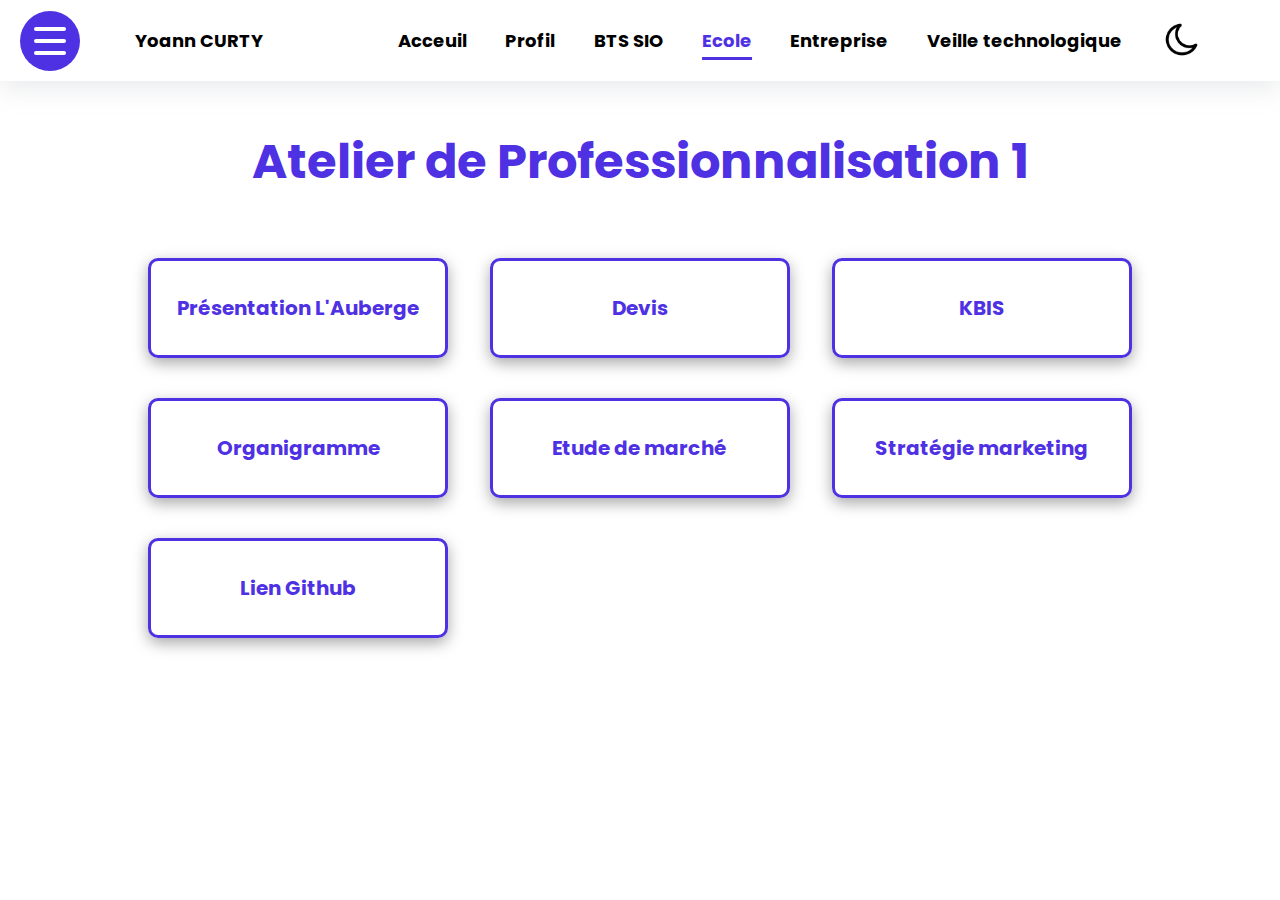
==== html/ap1.html @ 7102ea92 "oui" ====
<!DOCTYPE html>
<html lang="en">
<head>
    <meta charset="UTF-8">
    <meta http-equiv="X-UA-Compatible" content="IE=edge">
    <meta name="viewport" content="width=device-width, initial-scale=1.0">
    <title>Document</title>
    <link rel="stylesheet" href="../assets/css/style.css">
    <script src="../assets/js/script.js" defer></script>
    <script src="../assets/js/ecole.js" defer></script>
</head>
<body id="body">
    
    <div id="scrollMenu" >
        <div id="barre-scroll">
            <div id="rond-scroll">
                <div id="barr">
                    <div id="bar1" class="bar-barre"></div>
                    <!-- <div id="bar2" class="bar-barre"></div> -->
                    <div id="bar3" class="bar-barre"></div>
                </div>
                
            </div>
        </div>
        <ul class="ulScroll">
            <section class="li-titre">MENU</section>
            <li>
                <a  class="scroll-a" href="../index.html">Acceuil</a>
            </li>
            <li>
                <a class="scroll-a" href="../html/profil.html">Profil</a>
            </li>
            <li>
                <a class="scroll-a" href="../html/bts.html">BTS SIO</a>
            </li>
            <li>
                <a class="highlightedSombre scroll-a" href="#">Ecole</a>
            </li>
            <li>
                <a class="scroll-a" href="./entreprise.html">Entreprise</a>
            </li>
            <li>
                <a class="scroll-a" href="./veilletechno.html">Veille technologique</a>
            </li>
            
        </ul>
        <ul class="contact-scroll ulScroll">
            <section class="li-titre">CONTACT</section>
            <li><a href="https://github.com/Yoann86"><img class="menu-icon menu-social-img" src="../assets/img/github.png" alt="">Git</a></li>
            <li><a href="https://www.linkedin.com/in/yoann-curty-5152aa263/"><img class="menu-icon menu-social-img" src="../assets/img/linkedin.png" alt="">Linkedin</a></li>
            <li><a href="mailto:yoann.curty@gmail.com"><img class="menu-icon menu-social-img" src="../assets/img/mail.png" alt="">Gmail</a></li>
        </ul>
    </div>
    <nav id="nav">
        <div id="bar">
            <div class="bar-barre"></div>
            <div class="bar-barre"></div>
            <div class="bar-barre"></div>
        </div>
        <a href="#" class="nom">Yoann CURTY</a>
        <ul class="ulNav">
            <li>
                <a  href="../index.html">Acceuil</a>
            </li>
            <li>
                <a  href="./profil.html">Profil</a>
            </li>
            <li>
                <a  href="./bts.html">BTS SIO</a>
            </li>
            <li>
                <a class="highlighted" href="./ecole.html">Ecole</a>
            </li>
            <li>
                <a href="./entreprise.html">Entreprise</a>
            </li>
            <li>
                <a href="./veilletechno.html">Veille technologique</a>
            </li>
            <li>
                <a >
                    <img class="nav-icon" src="../assets/img/moon.png" alt="">
                </a>
            </li>
        </ul>
        
    </nav>
    <div class="pasIndex"></div>
    <div id="overlay" class="visible"></div>

    <h2 class="tmp2">Atelier de Professionnalisation 1</h2>

    <div class="grilleAp1">
        <a href="../assets/pdf/ap1/presentationAP1.pdf">Présentation L'Auberge</a>
        <a href="../assets/pdf/ap1/devis.pdf">Devis</a>
        <a href="">KBIS</a>
        <a href="../assets/pdf/ap1/orga.pdf">Organigramme</a>
        <a href="../assets/pdf/ap1/etude.pdf">Etude de marché</a>
        <a href="../assets/pdf/ap1/planmarket.pdf">Stratégie marketing</a>
        <a href="https://github.com/Yoann86/Site-Vitrine">Lien Github</a>
    </div>
    

</body>
</html>
---- assets/css/style.css ----
@import url('https://fonts.googleapis.com/css2?family=Poppins:wght@400;500;600&display=swap');

:root {
    /* Couleurs du corps */
    --couleur-body-clair:rgb(252, 241, 241);
    /* --couleur-body-sombre:#0b071e; */
    --couleur-body-sombre:#232228;
    /* --couleur-body-sombre:rgba(22,21,29,255); */
    /* --couleur-body-sombre:rgb(30, 28, 28); */
    /* --couleur-body-sombre:rgba(34,34,34,1); */

    /* Couleurs du contenu */
    --couleur-bleu:#4f31e4;
    --couleur-bleu-claire:#6c57db;
    --couleur-sombre: white;

    /* Polices */
    --police: 'Poppins', sans-serif;
}

/*Reset du css*/

*{
    padding: 0;
    margin: 0;
    box-sizing: border-box;
}

html{
    scroll-behavior: smooth;
    overflow-y: scroll;
    
}

body {
    font-family: var(--police);
}

ul {
    list-style: none;
}

a {
    text-decoration: none;
}



/* Barres du menu */

#bar, #barr  {
    position: absolute;
    display: flex;
    gap: 8px;
    flex-direction: column;
    align-items: center;
    justify-content: center;
    width: 60px;
    height: 60px;
    z-index: 400;
    background-color: var(--couleur-bleu);
    border-radius: 100px;
    z-index: 1;
    
}

#bar1 {
    transform: rotate(45deg) translateY(4px) translateX(3px);
}

#bar3 {
    transform: rotate(-45deg) translateY(-5px) translateX(4px) ;
}

#bar {
    left: 20px;
}

#barr {
    z-index: 2;
    
}

#barre-scroll {
    position: fixed;
    display: flex;
    align-items: center;
    justify-content: center;
    top: 0;
    left: 20px;
    height: clamp(75px,9vh,9vh);
    z-index: 1;
    
}

#rond-scroll {
    width: 60px;
    height: 60px;
    border-radius: 100px;
}



#barr:hover {
    cursor: pointer;
}

#bar:hover {
    cursor: pointer;
}

.bar-barre {
    background-color: black;
    background-color: white;
    width: 32px;
    height: 4px;
    border-radius: 1200px;
}

/* ============== Scroll menu ============================================================================= */



#scrollMenu{
    position: fixed;
    display: flex;
    align-items: center;
    justify-content: space-evenly;
    top: 0;
    left: 0;
    height: 100%;
    width: 100%;
    background-color: var(--couleur-bleu);
    clip-path: circle(25px at calc(0% + 45px) 45px);
    visibility: hidden;
    transition: all 0.3s ease-in-out;
    z-index: 1;
     
}

.ulScroll {
    display: flex;
    flex-direction: column;
    height: 30vh;
    font-weight: 400;
    font-size: 2rem;
    color: var(--couleur-body-clair);
    margin-top: -28vh;
    
}

.contact-scroll li a{
    display: flex;
    align-items: center;
    color: var(--couleur-sombre);
    
}

.contact-scroll li a img{
    margin-right: 0.5vw;
    
}

.contact-scroll li:hover img {
    filter:none;
}

.ulScroll li {
    margin-bottom: 10px;
}

.li-titre {
    margin-bottom: 30px;
    font-size: 3.2rem;
    font-weight: bolder;
    color: rgb(255, 254, 255);
    text-decoration: underline;
    text-underline-offset: 13px;
}

.scroll-a {
    color: var(--couleur-body-clair);
    
}

.ulScroll a:hover {
    display: flex;
    color: black;
    transform: translateX(20px);
    transition: transform 0.3s linear;
}

.highlightedSombre {
    color : black;
}

.menu-icon {
    filter: invert(100%) sepia(16%) saturate(5593%) hue-rotate(228deg) brightness(127%) contrast(109%);
}

.menu-icon:hover {
    filter: invert(3%) sepia(66%) saturate(3906%) hue-rotate(246deg) brightness(112%) contrast(96%);
}

/* ============== Nav ==================================================================================== */

#block1 {
    display: flex;
    align-items: center;
    justify-content: center;
}

nav a {
    color: var(--couleur-noir);
    font-size: clamp(18px,1.1vw,1.2vw);
    white-space: nowrap; 
}

nav a img {
    cursor: pointer;
}

.ulNav a:hover {
    color:var(--couleur-bleu);
    transition: 0.3s;
}

.nom {
    position: absolute;
    left: 135px;
    
}

nav {
    height: clamp(75px,9vh,9vh);
    position: sticky;
    background-color: var(--couleur-sombre);
    top: 0;
    width: 100%;
    z-index: 0;
    display: flex;
    justify-content:right;
    align-items: center;
    font-weight: bold;
    box-shadow: rgba(149, 157, 165, 0.2) 0px 8px 24px;
}

.ulNav,.ulNav li {
    display: inline-flex;
    margin-right: 3vw;
    
    align-items:center ;  
}

.nav-icon, .menu-icon {
    width: 43px;
    height: auto;
    
}

.nav-icon {
    margin-top: 5px;
}

.nav-icon:hover {
    filter: invert(14%) sepia(59%) saturate(7381%) hue-rotate(253deg) brightness(83%) contrast(107%);
}

.highlighted {
    color:var(--couleur-bleu);
    text-decoration: underline;
    text-underline-offset: 10px;
    text-decoration-thickness :3px;
}

/* ============== Index ================================================================================ */

#blob { 
    display: flex;
    align-items:self-end;
    justify-content: center;
    margin-left: 10px;
    min-width: 400px;
    min-height: 400px;
    background: var(--couleur-bleu); 
    border-radius: 50%;
    overflow: hidden;

 }

 #nixon {
    width: 300px;
    height: 400px;  
 }


 .container {
    display: flex;
    width: clamp(400px,60vw);
    margin: auto;
    margin-top: 10vh;
    padding: 100px;
    align-items: center;
    justify-content: center;
}

.container-social {
    display: flex;
    flex-direction: column;
    gap: 30px;
    margin-right: 120px;
}

.container-social img {
    width: 50px;
    height: 50px;
}

.social-img:hover {
    filter: invert(14%) sepia(59%) saturate(7381%) hue-rotate(253deg) brightness(83%) contrast(107%);
}


.text-container {
    width: 400px; 
    margin-right: 80px;
}

.text-container h3 {
    font-weight: 300; 
    text-align: justify;   
}

.text-container h1 {
    font-size: 70px; 
    color: var(--couleur-bleu);   
}

.text-container h2 {
    font-size: 30px;
    margin-bottom: 10px;
}

.contact,.cv {
    display: flex;
    background-color: var(--couleur-bleu);
    color: var(--couleur-body-clair);
    width: 250px;
    height: auto;
    min-height: 70px;    
    justify-content: center;
    align-items: center;
    border-radius: 12px;
    
}

.contact {
    margin-top: 40px;
    font-size: 1.2rem;
}

.contact:hover, .cv:hover {
    /* filter: brightness(0.6); */
    color: var(--couleur-bleu);
    background-color: white;
    border: 3px solid var(--couleur-bleu);
    font-weight: bolder;
    transition: color 0.2s;
    transition: background-color 0.3s;
}

/* ============== TMP ============== */

.tmp {
    text-align: center;
    color: rgb(25, 194, 25);
    font-size: 30px;
    /* color: var(--couleur-bleu); */
    margin-top: 5vh;
    
}

.tmp2 {
    text-align: center;
    /* color: rgb(25, 194, 25); */
    font-size: 3rem;
    color: var(--couleur-bleu);
    margin-top: 5vh;
    
}

/* ============== Profil =============================================================================== */

.container_profil {
    margin: auto;
    margin-top: 30px;
    width: 80vw;
    padding: 10px;
    font-size: 1.2rem;  
}

.profil-champs {
    width: 70%;
    justify-items: center;
    
    margin: 10px 0 30px 0 ;
    display: grid;
    grid-template-columns: repeat(2,1fr);
    column-gap: 4vw;
}

.profil-champs li {
    min-width: 330px;
    margin-top: 5px;
    padding-bottom: 5px;
    box-shadow: rgba(27, 31, 35, 0.09) 0px 1px 0px, rgba(255, 255, 255, 0.9) 0px 1px 0px inset;
}

.profil-champs li a {
    color: var(--couleur-bleu-claire);
}

.profil-champs li section {
    font-weight: bolder;
    display: inline;
}

.button_cv {
    display: flex;
    margin: auto;
    justify-content: center;
    align-items: center;
    
}

.cv {
    margin-right: 1vw;
    margin-left: 1vw;
    background-color: var(--couleur-bleu);
    text-align: center;
}

.p {
    display: flex;
    flex-direction: column;
    align-items: center;
    justify-content: center;
}

.p h1 {
    text-align: center;
}

#pdf {
    margin-top: 20px;
    width: clamp(200px,1200px,80vw);
    height: 1000px;
    
}

#voirCv:hover {
    cursor: pointer;
}



.p p {
    width: 80%;
    margin: auto;  
    text-align: justify;
}

 /* ============== BTS ============== */

 .descBTS, .descVeille {
    margin: auto;
    width: 65vw;
    padding: 10px;
    font-size: 1.2rem;
    margin-top: -10px;
 }

.descBTS h2 {
    color: #232228;
    font-size: 2.3rem;
}
 
 h4 {
    color: rgba(128, 128, 128, 0.679);
    padding: 3px;
    font-size: 1.1rem;
 }

 h3 {
    margin-bottom: 10px;
 }

 .pBTS {
    text-align: justify;
}

.ulBTS li::before {
    content: "-";
    
}

.collapsible {
    cursor: pointer;
    width: 100%;
    border: none;
    text-align: left;
    outline: none;
    font-size: 15px;
    border: 3px solid white;
    border-radius: 10px;
    padding: 10px;
}

.collapsible .collapsible-content  {
    display: flex;
    align-items: center;
    justify-content: space-between;
}

.collapsible img {
    width: 50px;
    height: 50px;
    filter: invert(14%) sepia(59%) saturate(7381%) hue-rotate(253deg) brightness(83%) contrast(107%);
    z-index: -1;
}

.collapsible-gauche {
    display: flex;
    flex-direction: column;
}

.active {
    cursor: pointer;
    border: 3px solid var(--couleur-bleu);
}

.content {
    padding: 20px;
    display: none;
    overflow: hidden;
    /* background-color: #f1f1f1; */
}

/*======================================= Ecole ==================================================*/

#overlay {
    background-color: rgba(0,0,0,0.7);
    position:fixed;
    left:0;
    top: 0;
    width:100%;
    height:100%;
    z-index: 2;
}

.grid {
    margin-top: 30px;
}

/*AP1*/

.grilleAp1 {
    margin: auto;
    margin-top: 60px;
    width: 1000px;
    display: grid;
    grid-template-columns: repeat(3,1fr);
    row-gap: 40px;
    column-gap: 25px;
    place-items: center;
}

.grilleAp1 a {
    display: flex;
    justify-content: center;
    align-items: center;
    width: 300px;
    height: 100px;
    border-radius: 10px;
    border: 3px solid var(--couleur-bleu);
    color: var(--couleur-bleu);
    font-size: 1.25rem;
    font-weight: bold;
    box-shadow: rgba(0, 0, 0, 0.35) 0px 5px 15px;
}

.grilleAp1 a:hover {
    transform: scale(1.05);
    transition: 0.4s;
}

#ap1 img {
    height: 100%;
    /* clip-path: polygon(0 0, 73% 0, 47% 100%, 0 100%); */
}

.gridproj {
    margin: auto;
    margin-top: 30px;
    display: grid;
    width: 800px;
    grid-template-columns: repeat(2,1fr);
    column-gap: 30px;
}

.a-card {
    height: 140px;
    width: 380px;
    margin: auto;
    display: flex;

}

.card {
    border-radius: 10px;
    margin: auto;
    display: flex;
    align-items: center;
    justify-content: center;
    height: 140px;
    width: 380px;
    box-shadow: rgba(0, 0, 0, 0.35) 0px 5px 15px;
    font-weight: bolder;
    font-size: 1.2rem;
    cursor: pointer;
}

#ap1 {
    background-color: #1a1a1a;
    color: white;
    font-size: 2rem;
    justify-content: space-evenly;
}

#ap1 p {
    margin-right: 10px;
}

.proj {
    justify-content: space-evenly;
    font-size: 1.4rem;
}

#biblio {
    background-color: antiquewhite;
    color: black;
}

#glpi {
    color: rgb(16, 15, 15);
    background-color: rgb(186, 219, 241);
}

.a-card img {
    width: 60px;
    height: auto;
    
}

.card:hover {
    transform: scale(1.1);
    transition: 0.5s;
}

.slider {
    z-index: 990;
    flex-direction: column;
    background-color: white;
    position: fixed;
    display: flex;
    top: 50%;
    left: 50%;
    margin: auto;
    width: 70vw;
    padding: 30px;
    min-height: 96vh;
    max-height: 90vh;
    margin-top: -48vh; /* Negative half of height. */
    margin-left: -35vw; /* Negative half of width. */
    box-shadow: rgba(0, 0, 0, 0.35) 0px 5px 15px;
    border-radius: 10px;
  }

.slide-image {
    pointer-events: none;
    min-width: 750px;
    min-height: 500px;
    max-height: 75%;
    padding: 10px;
    margin: 0 auto;
}

.slider h1 {
    margin: auto;
}

.slider h1 a {
    color: var(--couleur-bleu);
}

.slider p {
    position: absolute;
    bottom:10px;
    left: 45%;
}

.btn {
    display: flex;
    position: relative;
    align-items: center;
    justify-content: center;
    font-size: 2.5rem;
    cursor: pointer;
    width: 30px;
    height: 30px;
    margin-bottom: 10px;
}

.forward {
    position: absolute;
    right: 20px;
    top:45%
}

.backward{    
    position: absolute;
    left: 20px;
    top:45%
}

/*======================================= Veille technologique ==================================================*/

.descVeille p {
    margin-top: 30px;
    margin-bottom: 30px;
}

.containerVeille {
    margin-top: 100px;
    width: 100%;
    display: flex;
    align-items: center;
    justify-content: space-evenly;
}

.containerVeille a {
    width: 40%;
    height: 200px;
}

.containerVeille div {
    box-shadow: rgba(0, 0, 0, 0.35) 0px 5px 15px;
    border-radius: 10px;
    height: 200px;
    width: 100%;
    display: flex;
    align-items: center;
    justify-content: center;
    text-align: center;
    cursor: pointer;
    position: relative;
    font-size: 2rem;
    font-weight: bolder;
}

.veille1 p,.veille2 p  {
    color: rgb(252, 252, 252);
    opacity: 0;
}

.veille1:hover p, .veille2:hover p {
    opacity: 1;
    transition: 0.5s;
}

.veille1 img {
    width: 100%;
    height: 100%;
    position: absolute;
    z-index: -1;
    border-radius: 10px;
    /* clip-path: polygon(60% 0, 100% 0%, 100% 100%, 34% 100%); */
    /* clip-path: polygon(0 0, 73% 0, 47% 100%, 0 100%); */
    filter: brightness(1);
}

.veille2 img {
    height: 100%;
    height: 80%;
    position: absolute;
    z-index: -1;
    border-radius: 10px;
}

.containerVeille div:hover img {
    filter: brightness(0.3);
    transition: 0.3s;
}

.veille2:hover {
    background-color: var(--couleur-body-sombre);
}

.containerVeille div:hover {
    transform: scale(1.1);
    transition: 0.3s;
}

/* .veille1::before {
    content: "";
    position: absolute;
    top: 0; 
    left: 0;
    width: 100%; 
    height: 100%;  
    opacity: .4; 
    z-index: -1;
    background: url(../img/game_engine.jfif);
    border-radius: 10px;
  } */

/* Dark mode */

.dark-mode {
    background-color: var(--couleur-body-sombre);
    color: var(--couleur-sombre);    
}

.dark-mode .container h1 {
    color: var(--couleur-bleu-claire);
}

.dark-mode #blob {
    background-color: var(--couleur-bleu-claire);
}

.dark-mode .highlighted {
    color: var(--couleur-bleu-claire);
}

.dark-mode .cv, .dark-mode .contact {
    background-color: var(--couleur-bleu-claire);
}

.dark-mode .cv:hover, .dark-mode .contact:hover {
    border: 3px solid var(--couleur-bleu-claire);
    color: var(--couleur-bleu-claire);
}

.dark-mode nav {
    background-color: var(--couleur-body-sombre);
    box-shadow: rgb(2, 2, 2) 0px 1px 10px;
}

.dark-mode nav a:hover {
    color: var(--couleur-bleu-claire);
}

.dark-mode .nav-icon   {
    filter: invert(99%) sepia(4%) saturate(2%) hue-rotate(349deg) brightness(121%) contrast(100%);
}

.dark-mode .nav-icon:hover {
    filter: invert(37%) sepia(16%) saturate(5543%) hue-rotate(228deg) brightness(91%) contrast(88%);
}

.dark-mode .contact:hover, .dark-mode .cv:hover {
    background-color: var(--couleur-body-sombre);
}

.dark-mode .social-img {
    filter: invert(99%) sepia(4%) saturate(2%) hue-rotate(349deg) brightness(121%) contrast(100%);
}

.dark-mode .bar-barre {
    background-color: var(--couleur-sombre);
}

.dark-mode .profil-champs li {
    box-shadow: none;
}

.dark-mode .descBTS h2 {
    color: #fbfbfb;
}

.dark-mode .tmp2 {
    color: var(--couleur-bleu-claire);
}

.dark-mode .collapsible {
    border: var(--couleur-body-sombre);
}

.dark-mode .active {
    border: 3px solid var(--couleur-bleu-claire);
}

.dark-mode .collapsible img {
    filter: invert(37%) sepia(16%) saturate(5543%) hue-rotate(228deg) brightness(91%) contrast(88%);
}

.dark-mode h4 {
    color: rgb(158, 153, 153);
 }


/**/

.bubbles{
    position:absolute;
    width:100%;
    height: 100%;
    z-index:-1;
    overflow:hidden;
    top:0;
    left:0;
}
.bubble{
    position: absolute;
    bottom:-100px;
    width:40px;
    height: 40px;
    background:#e2e0e0;
    border-radius:50%;
    opacity:0.5;
    animation: rise 10s infinite ease-in;
}
.bubble:nth-child(1){
    width:40px;
    height:40px;
    left:10%;
    animation-duration:8s;
}
.bubble:nth-child(2){
    width:20px;
    height:20px;
    left:20%;
    animation-duration:5s;
    animation-delay:1s;
}
.bubble:nth-child(3){
    width:50px;
    height:50px;
    left:35%;
    animation-duration:7s;
    animation-delay:2s;
}
.bubble:nth-child(4){
    width:80px;
    height:80px;
    left:50%;
    animation-duration:11s;
    animation-delay:0s;
}
.bubble:nth-child(5){
    width:35px;
    height:35px;
    left:55%;
    animation-duration:6s;
    animation-delay:1s;
}
.bubble:nth-child(6){
    width:45px;
    height:45px;
    left:65%;
    animation-duration:8s;
    animation-delay:3s;
}
.bubble:nth-child(7){
    width:90px;
    height:90px;
    left:70%;
    animation-duration:12s;
    animation-delay:2s;
}
.bubble:nth-child(8){
    width:25px;
    height:25px;
    left:80%;
    animation-duration:6s;
    animation-delay:2s;
}
.bubble:nth-child(9){
    width:15px;
    height:15px;
    left:70%;
    animation-duration:5s;
    animation-delay:1s;
}
.bubble:nth-child(10){
    width:90px;
    height:90px;
    left:25%;
    animation-duration:10s;
    animation-delay:4s;
}
@keyframes rise{
    0%{
        bottom:-100px;
        transform:translateX(0);
    }
    50%{
        transform:translate(100px);
    }
    100%{
        bottom:1080px;
        transform:translateX(-200px);
    }
}

.visible {
    display: none;
}

@media (max-width: 1100px) {
    .ulNav {
        display: none;
    }

    #bar {
        left: auto;
        right: 20px;
    }

    #barre-scroll {
        left: auto;
        right: 20px;
    }

    .nom {
        font-size: 1.5rem;
        left: 40px;
    }

    #scrollMenu{
        clip-path: circle(25px at calc(100% - 45px) 45px);
        
    }
  }
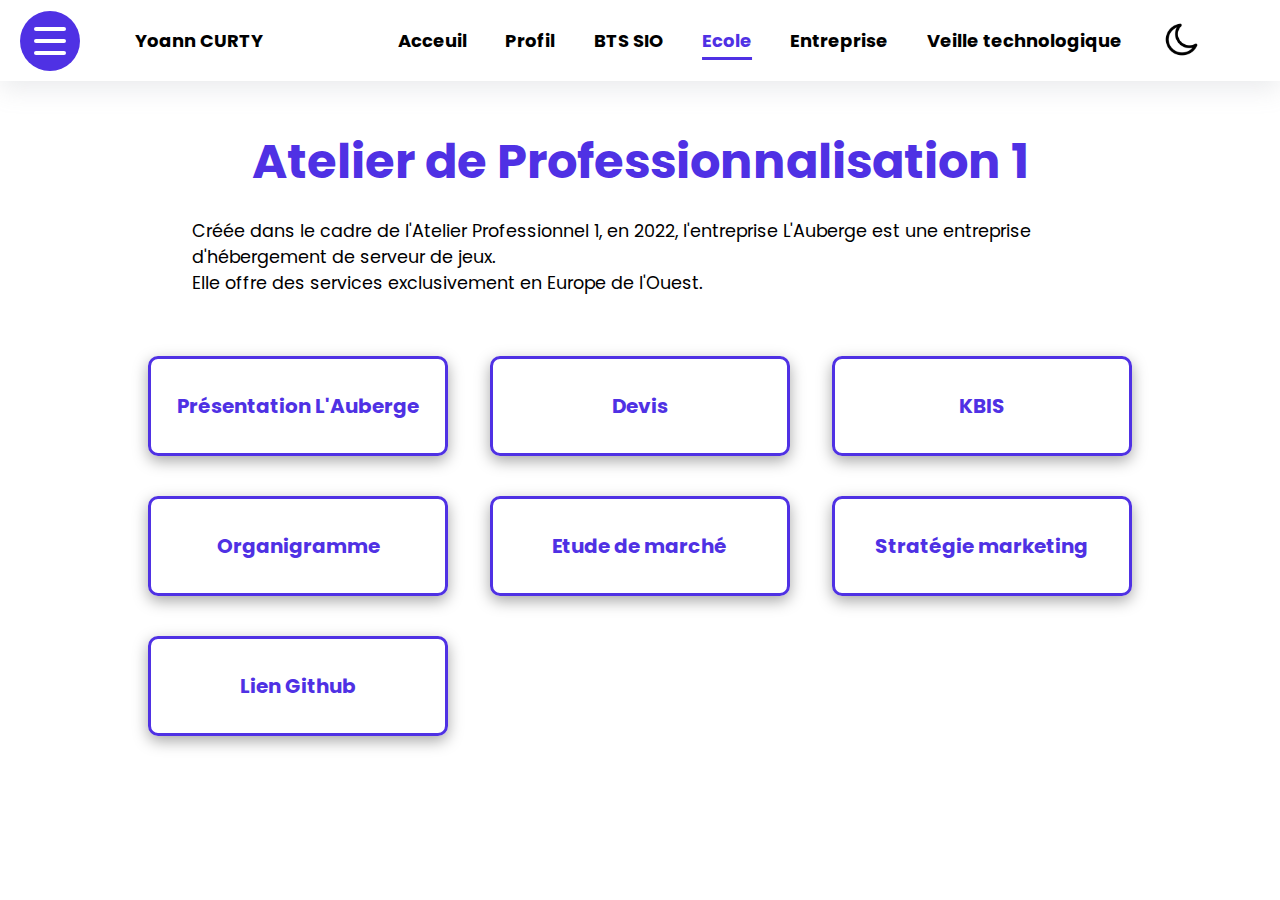
==== commit df7a6e46: "oui2" ====
--- a/html/ap1.html
+++ b/html/ap1.html
@@ -90,6 +90,12 @@
 
     <h2 class="tmp2">Atelier de Professionnalisation 1</h2>
 
+    <div class="descAP1">
+        Créée dans le cadre de l'Atelier Professionnel 1, en 2022, l'entreprise L'Auberge est une entreprise d'hébergement de serveur de jeux. 
+        <br>
+        Elle offre des services exclusivement en Europe de l'Ouest.
+    </div>
+
     <div class="grilleAp1">
         <a href="../assets/pdf/ap1/presentationAP1.pdf">Présentation L'Auberge</a>
         <a href="../assets/pdf/ap1/devis.pdf">Devis</a>
--- a/assets/css/style.css
+++ b/assets/css/style.css
@@ -3,13 +3,7 @@
 :root {
     /* Couleurs du corps */
     --couleur-body-clair:rgb(252, 241, 241);
-    /* --couleur-body-sombre:#0b071e; */
     --couleur-body-sombre:#232228;
-    /* --couleur-body-sombre:rgba(22,21,29,255); */
-    /* --couleur-body-sombre:rgb(30, 28, 28); */
-    /* --couleur-body-sombre:rgba(34,34,34,1); */
-
-    /* Couleurs du contenu */
     --couleur-bleu:#4f31e4;
     --couleur-bleu-claire:#6c57db;
     --couleur-sombre: white;
@@ -43,8 +37,6 @@
 a {
     text-decoration: none;
 }
-
-
 
 /* Barres du menu */
 
@@ -60,8 +52,7 @@
     z-index: 400;
     background-color: var(--couleur-bleu);
     border-radius: 100px;
-    z-index: 1;
-    
+    z-index: 1;  
 }
 
 #bar1 {
@@ -77,8 +68,7 @@
 }
 
 #barr {
-    z-index: 2;
-    
+    z-index: 2; 
 }
 
 #barre-scroll {
@@ -118,8 +108,6 @@
 }
 
 /* ============== Scroll menu ============================================================================= */
-
-
 
 #scrollMenu{
     position: fixed;
@@ -135,7 +123,6 @@
     visibility: hidden;
     transition: all 0.3s ease-in-out;
     z-index: 1;
-     
 }
 
 .ulScroll {
@@ -146,19 +133,16 @@
     font-size: 2rem;
     color: var(--couleur-body-clair);
     margin-top: -28vh;
-    
 }
 
 .contact-scroll li a{
     display: flex;
     align-items: center;
     color: var(--couleur-sombre);
-    
 }
 
 .contact-scroll li a img{
     margin-right: 0.5vw;
-    
 }
 
 .contact-scroll li:hover img {
@@ -563,6 +547,13 @@
 }
 
 /*AP1*/
+
+.descAP1 {
+    margin: auto;
+    width: 70%;
+    margin-top: 20px;
+    font-size: 1.1rem;
+}
 
 .grilleAp1 {
     margin: auto;
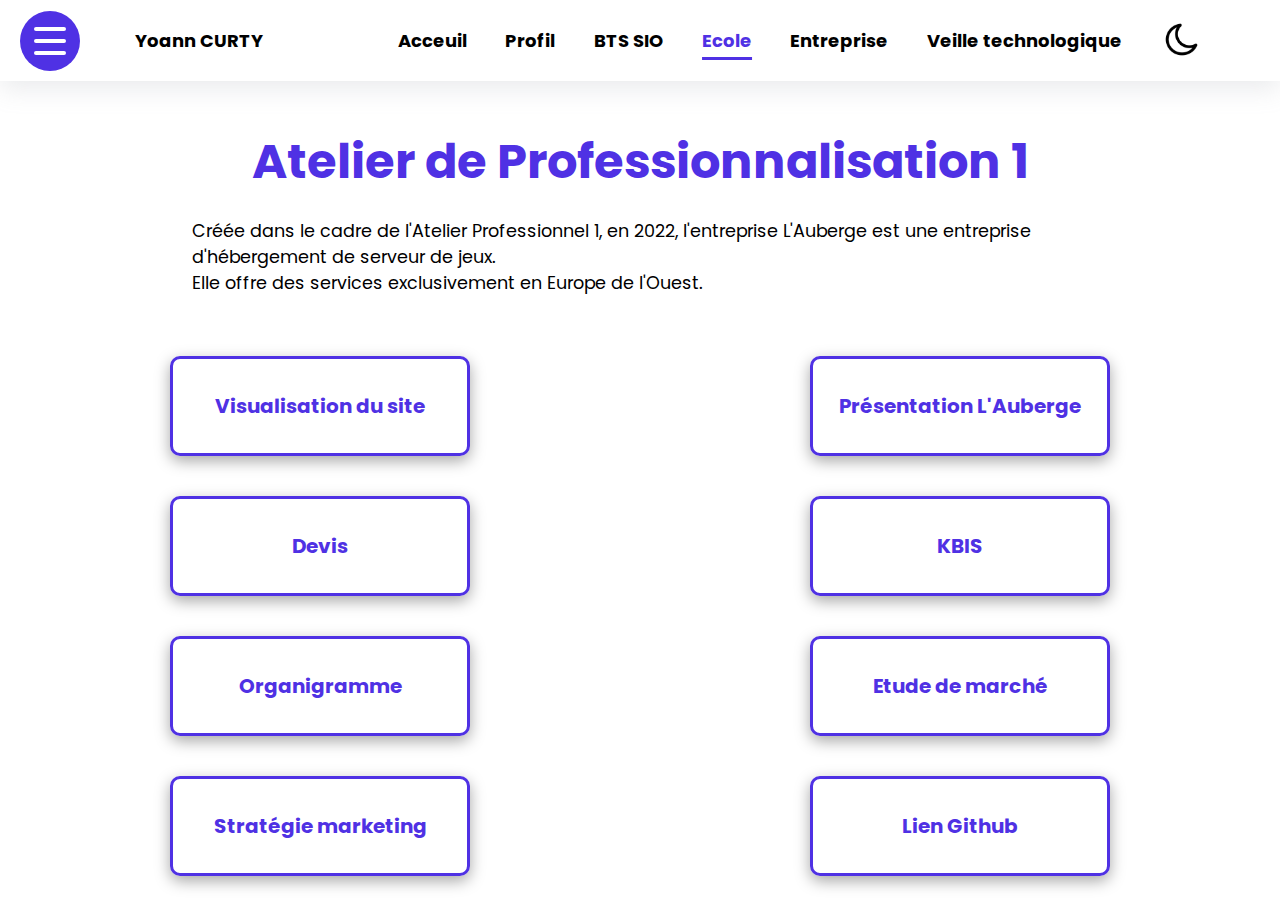
==== commit fd060c1d: "ouia" ====
--- a/html/ap1.html
+++ b/html/ap1.html
@@ -97,13 +97,14 @@
     </div>
 
     <div class="grilleAp1">
-        <a href="../assets/pdf/ap1/presentationAP1.pdf">Présentation L'Auberge</a>
-        <a href="../assets/pdf/ap1/devis.pdf">Devis</a>
-        <a href="">KBIS</a>
-        <a href="../assets/pdf/ap1/orga.pdf">Organigramme</a>
-        <a href="../assets/pdf/ap1/etude.pdf">Etude de marché</a>
-        <a href="../assets/pdf/ap1/planmarket.pdf">Stratégie marketing</a>
-        <a href="https://github.com/Yoann86/Site-Vitrine">Lien Github</a>
+        <a href="../assets/pdf/ap1/pdf24_images_merged.pdf" target="_blank">Visualisation du site</a>
+        <a href="../assets/pdf/ap1/presentationAP1.pdf" target="_blank">Présentation L'Auberge</a>
+        <a href="../assets/pdf/ap1/devis.pdf" target="_blank">Devis</a>
+        <a href="" target="_blank">KBIS</a>
+        <a href="../assets/pdf/ap1/orga.pdf" target="_blank">Organigramme</a>
+        <a href="../assets/pdf/ap1/etude.pdf" target="_blank">Etude de marché</a>
+        <a href="../assets/pdf/ap1/planmarket.pdf" target="_blank">Stratégie marketing</a>
+        <a href="https://github.com/Yoann86/Site-Vitrine" target="_blank">Lien Github</a>
     </div>
     
 
--- a/assets/css/style.css
+++ b/assets/css/style.css
@@ -386,7 +386,6 @@
 .profil-champs {
     width: 70%;
     justify-items: center;
-    
     margin: 10px 0 30px 0 ;
     display: grid;
     grid-template-columns: repeat(2,1fr);
@@ -543,10 +542,37 @@
 }
 
 .grid {
+    margin: auto;
     margin-top: 30px;
+    display: grid;
+    width: 800px;
+    grid-template-columns: repeat(2,1fr);
+    column-gap: 30px;
+    row-gap: 20px;
+}
+
+.relative {
+    position: relative;
+}
+h5 img {
+    position: absolute;
+    top: 0px;
+    width:300px;
+    right: 0px;
+    z-index: -1;
+}
+
+.synth {
+    margin: auto;
+    width: 40vw;
+    margin-top: 50px;
+    display: flex;
+    align-items: center;
+    justify-content: center;
 }
 
 /*AP1*/
+
 
 .descAP1 {
     margin: auto;
@@ -566,7 +592,18 @@
     place-items: center;
 }
 
-.grilleAp1 a {
+.grilleAp3 {
+    margin: auto;
+    margin-top: 60px;
+    width: 800px;
+    display: grid;
+    grid-template-columns: repeat(2,1fr);
+    row-gap: 40px;
+    column-gap: 0px;
+    place-items: center;
+}
+
+.grilleAp1 a,.grilleAp3 a {
     display: flex;
     justify-content: center;
     align-items: center;
@@ -580,15 +617,17 @@
     box-shadow: rgba(0, 0, 0, 0.35) 0px 5px 15px;
 }
 
-.grilleAp1 a:hover {
+.grilleAp1 a:hover, .grilleAp3 a:hover {
     transform: scale(1.05);
     transition: 0.4s;
 }
 
-#ap1 img {
+
+#ap1 img, #ap2 img {
     height: 100%;
     /* clip-path: polygon(0 0, 73% 0, 47% 100%, 0 100%); */
 }
+
 
 .gridproj {
     margin: auto;
@@ -597,15 +636,16 @@
     width: 800px;
     grid-template-columns: repeat(2,1fr);
     column-gap: 30px;
-}
-
-.a-card {
+    row-gap: 50px;
+}
+
+/* .a-card {
     height: 140px;
     width: 380px;
     margin: auto;
     display: flex;
 
-}
+} */
 
 .card {
     border-radius: 10px;
@@ -613,8 +653,8 @@
     display: flex;
     align-items: center;
     justify-content: center;
-    height: 140px;
-    width: 380px;
+    height: 190px;
+    width: 400px;
     box-shadow: rgba(0, 0, 0, 0.35) 0px 5px 15px;
     font-weight: bolder;
     font-size: 1.2rem;
@@ -626,6 +666,11 @@
     color: white;
     font-size: 2rem;
     justify-content: space-evenly;
+}
+
+#ap2 {
+    color: black;
+    font-size: 2rem;
 }
 
 #ap1 p {
@@ -732,22 +777,24 @@
 }
 
 .containerVeille {
+    
     margin-top: 100px;
     width: 100%;
-    display: flex;
-    align-items: center;
-    justify-content: space-evenly;
+    display: grid;
+    grid-template-columns: repeat(2,1fr);
+    place-items: center;
+    column-gap: 30px;
 }
 
 .containerVeille a {
-    width: 40%;
     height: 200px;
+    width: 420px;
 }
 
 .containerVeille div {
     box-shadow: rgba(0, 0, 0, 0.35) 0px 5px 15px;
     border-radius: 10px;
-    height: 200px;
+    height: 100%;
     width: 100%;
     display: flex;
     align-items: center;
@@ -1009,7 +1056,22 @@
     display: none;
 }
 
+@media (max-width: 1400px) {
+    .containerVeille a {
+        height: 190px;
+        width: 330px;
+    }
+
+    .grilleAp1 {
+        width: 100%;
+        grid-template-columns: repeat(2,1fr);
+        column-gap: 0;
+    }
+    
+}
+
 @media (max-width: 1100px) {
+
     .ulNav {
         display: none;
     }
@@ -1033,4 +1095,75 @@
         clip-path: circle(25px at calc(100% - 45px) 45px);
         
     }
+
+    .ulScroll{
+        font-size: 1.5rem;
+    }
+
+    .li-titre {
+        font-size: 1.7rem;
+    }
   }
+
+  @media (max-width: 1100px) {
+
+    .container{
+        flex-direction: column-reverse;
+        row-gap: 40px;
+    }
+
+    .text-container{
+        margin: auto;
+        width: 100%;
+    }
+
+    .text-container h1 {
+        font-size: 3.8rem;
+    }
+
+    .container-social {
+        width: 100%;
+        align-items: center;
+        margin-right: 0;
+    }
+
+    .tmp2 {
+        font-size: 2.5rem;
+    }
+
+    .pBTS {
+        text-align: left;
+    }
+
+    .grid, .gridproj {
+        grid-template-columns: repeat(1,1fr);
+        width: 100%;
+    }
+
+    #talion {
+        display: none;
+    }
+
+    .containerVeille {
+        grid-template-columns: repeat(1,1fr);
+        row-gap: 40px;
+    }
+
+    .profil-champs {
+        grid-template-columns: repeat(1,1fr);
+        width: 100%;
+    }
+
+    .button_cv {
+        flex-direction: column;
+        row-gap: 20px;
+    }
+
+    
+  }
+
+  @media (max-width: 700px) {
+    .grilleAp1 {
+        grid-template-columns: repeat(1,1fr);
+     }
+  }
